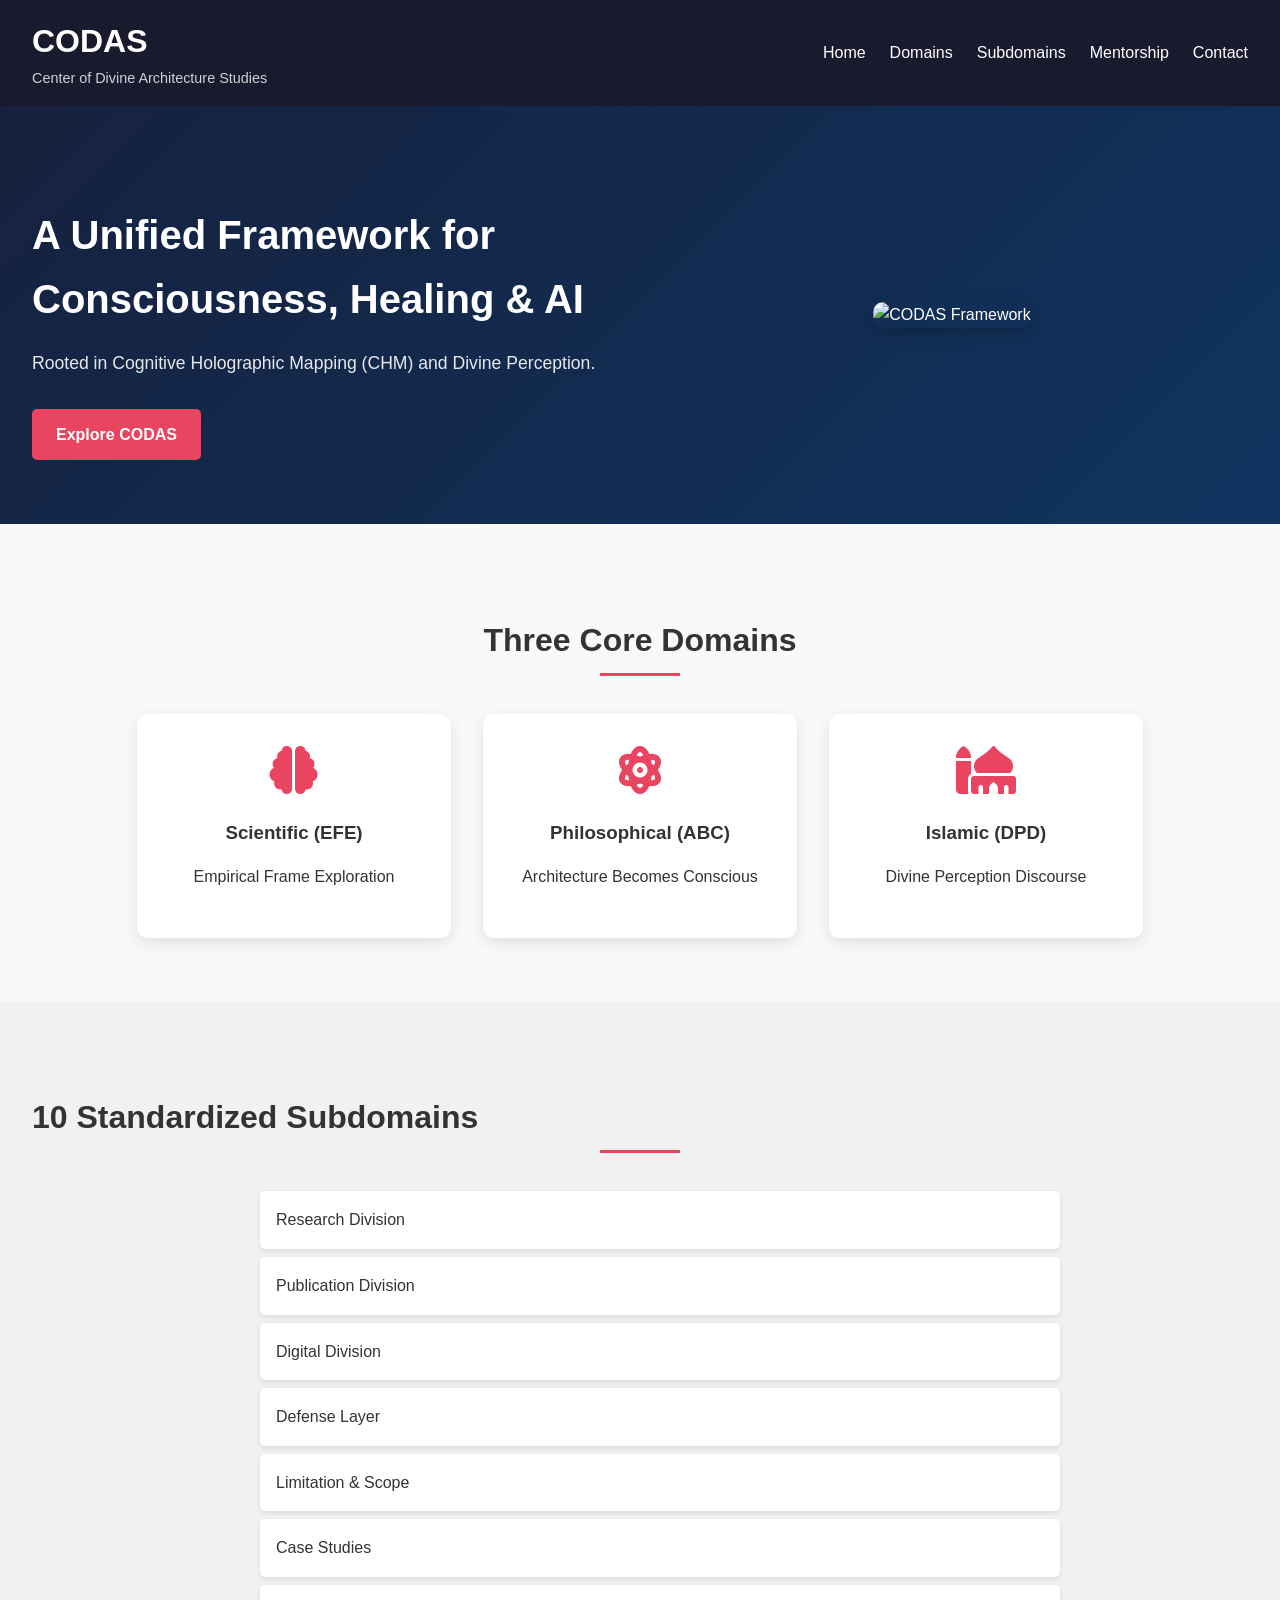
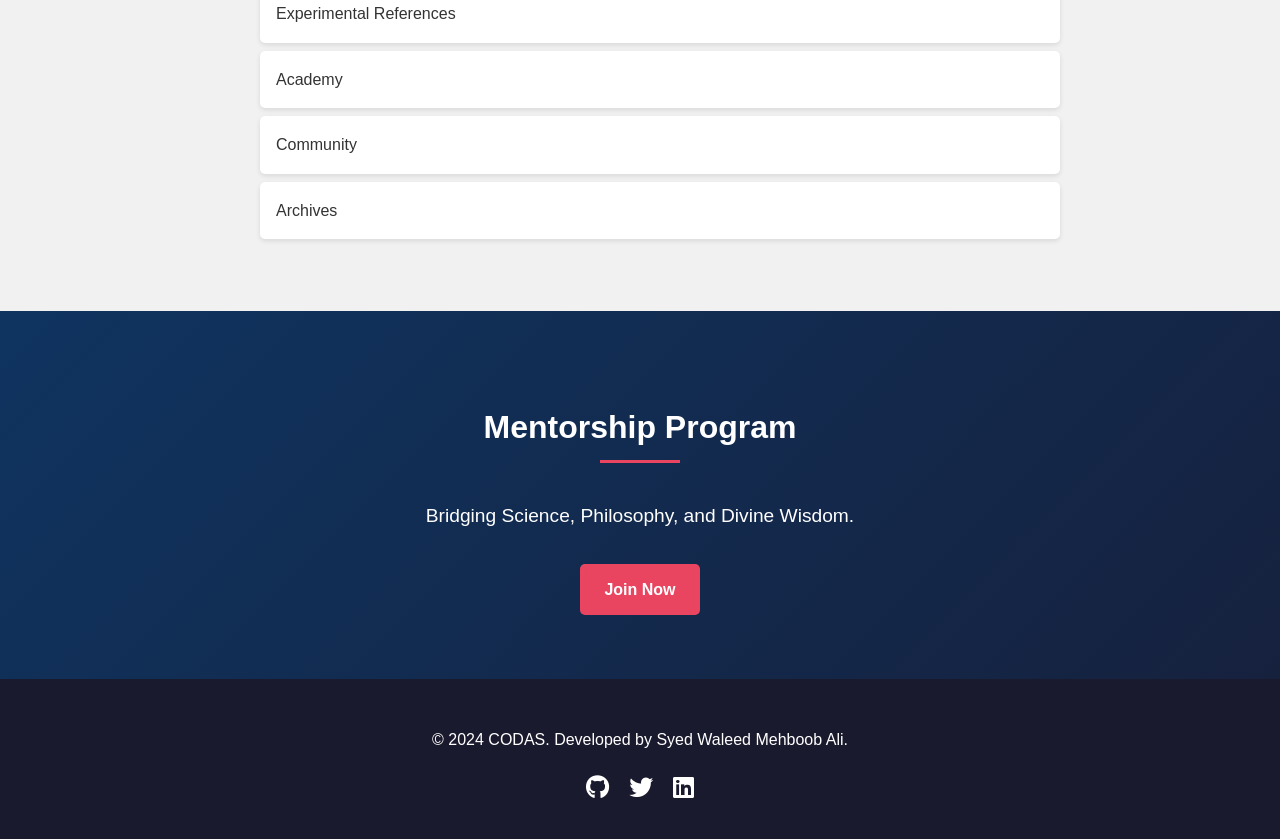
==== index.html @ 71389458 "Update index.html" ====
<!DOCTYPE html>
<html lang="en">
<head>
    <meta charset="UTF-8">
    <meta name="viewport" content="width=device-width, initial-scale=1.0">
    <title>CODAS | Center of Divine Architecture Studies</title>
    <link rel="stylesheet" href="style.css">
    <link rel="stylesheet" href="https://cdnjs.cloudflare.com/ajax/libs/font-awesome/6.4.0/css/all.min.css">
</head>
<body>
    <!-- Animated Header -->
    <header class="fade-in">
        <div class="logo">
            <h1>CODAS</h1>
            <p>Center of Divine Architecture Studies</p>
        </div>
        <nav>
            <ul>
                <li><a href="index.html">Home</a></li> <!-- Link back to homepage -->
                <li><a href="#domains">Domains</a></li>
                <li><a href="#subdomains">Subdomains</a></li>
                <li><a href="#mentorship">Mentorship</a></li>
                <li><a href="#contact">Contact</a></li>
            </ul>
        </nav>
    </header>
    
    <!-- Hero Section with Animation -->
    <section class="hero slide-in">
        <div class="hero-content">
            <h2>A Unified Framework for Consciousness, Healing & AI</h2>
            <p>Rooted in Cognitive Holographic Mapping (CHM) and Divine Perception.</p>
            <a href="#domains" class="btn">Explore CODAS</a>
        </div>
        <div class="hero-image">
            <img src="https://via.placeholder.com/500x300?text=CODAS+Cosmic+Architecture" alt="CODAS Framework">
        </div>
    </section>

    <!-- Previous code same rahega... -->

<!-- Domains Section (Updated with Links) -->
<section id="domains" class="domains">
    <h2 class="section-title">Three Core Domains</h2>
    <div class="domain-cards">
        <!-- Card 1: EFE (Scientific) -->
            <a href="efe.html" class="card-link"> <!-- Link added here -->
            <div class="card fade-in">
                <i class="fas fa-brain"></i>
                <h3>Scientific (EFE)</h3>
                <p>Empirical Frame Exploration</p>
            </div>
        </a>

        <!-- Card 2: ABC (Philosophical) -->
            <a href="abc.html" class="card-link"> <!-- Link added here -->
            <div class="card fade-in">
                <i class="fas fa-atom"></i>
                <h3>Philosophical (ABC)</h3>
                <p>Architecture Becomes Conscious</p>
            </div>
        </a>

        <!-- Card 3: DPD (Islamic) -->
            <a href="dpd.html" class="card-link"> <!-- Link added here -->
            <div class="card fade-in">
                <i class="fas fa-mosque"></i>
                <h3>Islamic (DPD)</h3>
                <p>Divine Perception Discourse</p>
            </div>
        </a>
    </div>
</section>

<!-- Rest of the code same... -->

    <!-- Subdomains Section -->
    <section id="subdomains" class="subdomains">
        <h2 class="section-title">10 Standardized Subdomains</h2>
        <ul class="subdomain-list">
            <li class="slide-in">Research Division</li>
            <li class="slide-in">Publication Division</li>
            <li class="slide-in">Digital Division</li>
            <li class="slide-in">Defense Layer</li>
            <li class="slide-in">Limitation & Scope</li>
            <li class="slide-in">Case Studies</li>
            <li class="slide-in">Experimental References</li>
            <li class="slide-in">Academy</li>
            <li class="slide-in">Community</li>
            <li class="slide-in">Archives</li>
        </ul>
    </section>

    <!-- Mentorship Section -->
    <section id="mentorship" class="mentorship">
        <h2 class="section-title">Mentorship Program</h2>
        <p class="fade-in">Bridging Science, Philosophy, and Divine Wisdom.</p>
        <a href="#contact" class="btn">Join Now</a>
    </section>

    <!-- Footer -->
    <footer id="contact">
        <p>&copy; 2024 CODAS. Developed by Syed Waleed Mehboob Ali.</p>
        <div class="social-links">
            <a href="#"><i class="fab fa-github"></i></a>
            <a href="#"><i class="fab fa-twitter"></i></a>
            <a href="#"><i class="fab fa-linkedin"></i></a>
        </div>
    </footer>

    <!-- JavaScript for Animations -->
    <script>
        document.addEventListener('DOMContentLoaded', () => {
            const fadeIns = document.querySelectorAll('.fade-in');
            const slideIns = document.querySelectorAll('.slide-in');
            
            const observer = new IntersectionObserver((entries) => {
                entries.forEach(entry => {
                    if (entry.isIntersecting) {
                        entry.target.classList.add('active');
                    }
                });
            }, { threshold: 0.1 });

            fadeIns.forEach(item => observer.observe(item));
            slideIns.forEach(item => observer.observe(item));
        });
    </script>
</body>
</html>
---- style.css ----
/* Base Styles */
body {
    font-family: 'Segoe UI', Tahoma, Geneva, Verdana, sans-serif;
    margin: 0;
    padding: 0;
    background: #f9f9f9;
    color: #333;
    line-height: 1.6;
}

header {
    background: #1a1a2e;
    color: #fff;
    padding: 1rem 2rem;
    display: flex;
    justify-content: space-between;
    align-items: center;
    box-shadow: 0 2px 10px rgba(0, 0, 0, 0.1);
}

.logo h1 {
    margin: 0;
    font-size: 2rem;
}

.logo p {
    margin: 0;
    font-size: 0.9rem;
    opacity: 0.8;
}

nav ul {
    list-style: none;
    display: flex;
    gap: 1.5rem;
}

nav a {
    color: #fff;
    text-decoration: none;
    font-weight: 500;
    transition: color 0.3s;
}

nav a:hover {
    color: #e94560;
}

/* Hero Section */
.hero {
    display: flex;
    padding: 4rem 2rem;
    align-items: center;
    background: linear-gradient(135deg, #16213e 0%, #0f3460 100%);
    color: #fff;
}

.hero-content {
    flex: 1;
    padding-right: 2rem;
}

.hero-content h2 {
    font-size: 2.5rem;
    margin-bottom: 1rem;
}

.hero-content p {
    font-size: 1.1rem;
    margin-bottom: 2rem;
    opacity: 0.9;
}

.btn {
    display: inline-block;
    background: #e94560;
    color: #fff;
    padding: 0.8rem 1.5rem;
    border-radius: 5px;
    text-decoration: none;
    font-weight: bold;
    transition: background 0.3s;
}

.btn:hover {
    background: #d23369;
}

.hero-image {
    flex: 1;
    text-align: center;
}

.hero-image img {
    max-width: 100%;
    border-radius: 10px;
    box-shadow: 0 5px 15px rgba(0, 0, 0, 0.2);
}

/* Domains Section */
.domains {
    padding: 4rem 2rem;
    text-align: center;
}

.section-title {
    font-size: 2rem;
    margin-bottom: 3rem;
    position: relative;
}

.section-title::after {
    content: '';
    position: absolute;
    bottom: -10px;
    left: 50%;
    transform: translateX(-50%);
    width: 80px;
    height: 3px;
    background: #e94560;
}

/* Add this to your existing CSS */
.domain-cards {
    display: flex;
    justify-content: center;
    gap: 2rem;
    flex-wrap: wrap;
}

.card-link { /* New class for anchor tag */
    text-decoration: none;
    color: inherit;
}

.card {
    background: #fff;
    padding: 2rem;
    border-radius: 10px;
    width: 250px;
    box-shadow: 0 5px 15px rgba(0, 0, 0, 0.1);
    transition: transform 0.3s;
}

.card:hover {
    transform: translateY(-10px);
    cursor: pointer; /* Hand icon on hover */
}

.card i {
    font-size: 3rem;
    color: #e94560;
    margin-bottom: 1rem;
}

.card h3 {
    margin: 0.5rem 0;
}

/* Subdomains Section */
.subdomains {
    padding: 4rem 2rem;
    background: #f1f1f1;
}

.subdomain-list {
    list-style: none;
    max-width: 800px;
    margin: 0 auto;
}

.subdomain-list li {
    background: #fff;
    margin: 0.5rem 0;
    padding: 1rem;
    border-radius: 5px;
    box-shadow: 0 2px 5px rgba(0, 0, 0, 0.1);
    opacity: 0;
    transform: translateX(-20px);
    transition: opacity 0.5s, transform 0.5s;
}

.subdomain-list li.active {
    opacity: 1;
    transform: translateX(0);
}

/* Mentorship Section */
.mentorship {
    padding: 4rem 2rem;
    text-align: center;
    background: linear-gradient(135deg, #0f3460 0%, #16213e 100%);
    color: #fff;
}

.mentorship p {
    font-size: 1.2rem;
    margin-bottom: 2rem;
    opacity: 0;
    transition: opacity 1s;
}

.mentorship p.active {
    opacity: 1;
}

/* Footer */
footer {
    text-align: center;
    padding: 2rem;
    background: #1a1a2e;
    color: #fff;
}

.social-links {
    margin-top: 1rem;
}

.social-links a {
    color: #fff;
    margin: 0 0.5rem;
    font-size: 1.5rem;
    transition: color 0.3s;
}

.social-links a:hover {
    color: #e94560;
}

/* Animations */
.fade-in {
    opacity: 0;
    transition: opacity 1s ease-in;
}

.fade-in.active {
    opacity: 1;
}

.slide-in {
    opacity: 0;
    transform: translateY(20px);
    transition: opacity 0.5s, transform 0.5s;
}

.slide-in.active {
    opacity: 1;
    transform: translateY(0);
}

/* Responsive Design */
@media (max-width: 768px) {
    .hero {
        flex-direction: column;
        text-align: center;
    }

    .hero-content {
        padding-right: 0;
        margin-bottom: 2rem;
    }

    .domain-cards {
        flex-direction: column;
        align-items: center;
    }
  }
/* Active Navigation Tab Styling */
nav a.active {
    color: #e94560;
    border-bottom: 2px solid #e94560;
}

/* Domain Pages ka Layout */
.domain-page {
    padding: 4rem 2rem;
    text-align: center;
    min-height: 60vh;
}
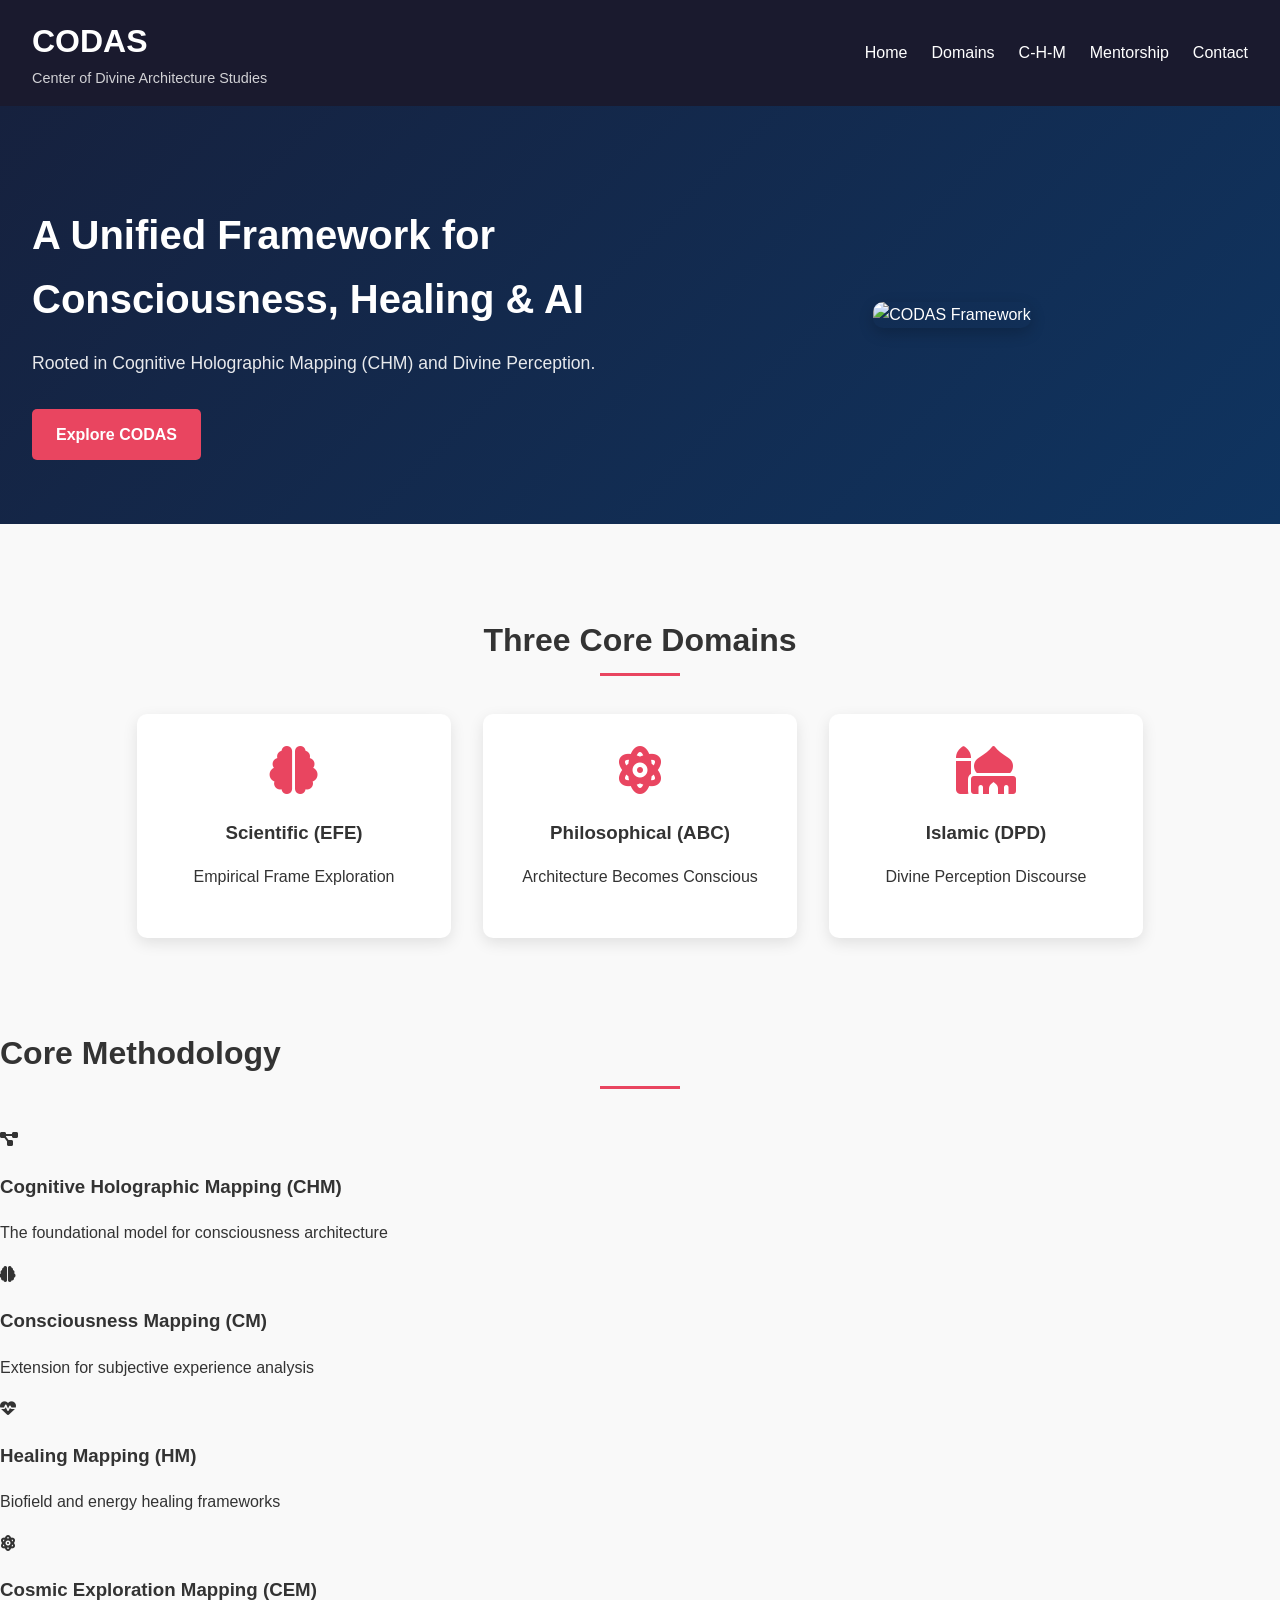
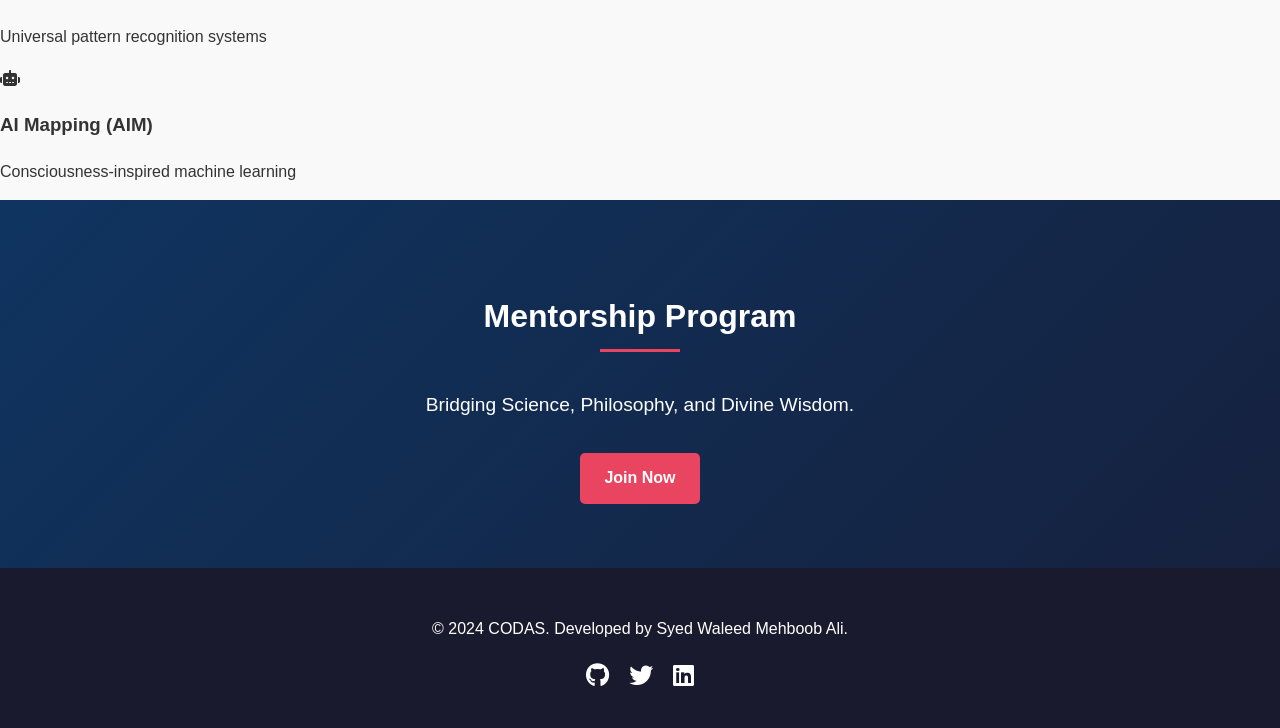
==== commit c1dbb404: "Update index.html" ====
--- a/index.html
+++ b/index.html
@@ -18,7 +18,7 @@
             <ul>
                 <li><a href="index.html">Home</a></li> <!-- Link back to homepage -->
                 <li><a href="#domains">Domains</a></li>
-                <li><a href="#subdomains">Subdomains</a></li>
+                <li><a href="#subdomains">C-H-M</a></li>
                 <li><a href="#mentorship">Mentorship</a></li>
                 <li><a href="#contact">Contact</a></li>
             </ul>
@@ -72,24 +72,54 @@
     </div>
 </section>
 
-<!-- Rest of the code same... -->
-
-    <!-- Subdomains Section -->
-    <section id="subdomains" class="subdomains">
-        <h2 class="section-title">10 Standardized Subdomains</h2>
-        <ul class="subdomain-list">
-            <li class="slide-in">Research Division</li>
-            <li class="slide-in">Publication Division</li>
-            <li class="slide-in">Digital Division</li>
-            <li class="slide-in">Defense Layer</li>
-            <li class="slide-in">Limitation & Scope</li>
-            <li class="slide-in">Case Studies</li>
-            <li class="slide-in">Experimental References</li>
-            <li class="slide-in">Academy</li>
-            <li class="slide-in">Community</li>
-            <li class="slide-in">Archives</li>
-        </ul>
-    </section>
+<!-- Add this section to your index.html -->
+<section class="subdomains-section">
+  <h2 class="section-title">Core Methodology</h2>
+  
+  <!-- CHM and Extensions Cards -->
+  <div class="methodology-cards">
+    <div class="method-card">
+      <div class="method-icon">
+        <i class="fas fa-project-diagram"></i>
+      </div>
+      <h3>Cognitive Holographic Mapping (CHM)</h3>
+      <p>The foundational model for consciousness architecture</p>
+    </div>
+    
+    <div class="method-card">
+      <div class="method-icon">
+        <i class="fas fa-brain"></i>
+      </div>
+      <h3>Consciousness Mapping (CM)</h3>
+      <p>Extension for subjective experience analysis</p>
+    </div>
+    
+    <div class="method-card">
+      <div class="method-icon">
+        <i class="fas fa-heartbeat"></i>
+      </div>
+      <h3>Healing Mapping (HM)</h3>
+      <p>Biofield and energy healing frameworks</p>
+    </div>
+    
+    <div class="method-card">
+      <div class="method-icon">
+        <i class="fas fa-atom"></i>
+      </div>
+      <h3>Cosmic Exploration Mapping (CEM)</h3>
+      <p>Universal pattern recognition systems</p>
+    </div>
+    
+    <div class="method-card">
+      <div class="method-icon">
+        <i class="fas fa-robot"></i>
+      </div>
+      <h3>AI Mapping (AIM)</h3>
+      <p>Consciousness-inspired machine learning</p>
+    </div>
+   </div>
+  </div>
+</section>
 
     <!-- Mentorship Section -->
     <section id="mentorship" class="mentorship">
--- a/style.css
+++ b/style.css
@@ -6,6 +6,31 @@
     background: #f9f9f9;
     color: #333;
     line-height: 1.6;
+}
+
+/* Header Styling for Mobile */
+@media (max-width: 768px) {
+  header {
+    flex-direction: column;
+    padding: 1rem;
+    text-align: center;
+  }
+  
+  nav ul {
+    flex-direction: column;
+    gap: 0.5rem;
+    padding: 0;
+  }
+  
+  .logo {
+    margin-bottom: 1rem;
+  }
+}
+
+@media (max-width: 768px) {
+  .logo h1 {
+    font-size: 1.5rem;
+  }
 }
 
 header {
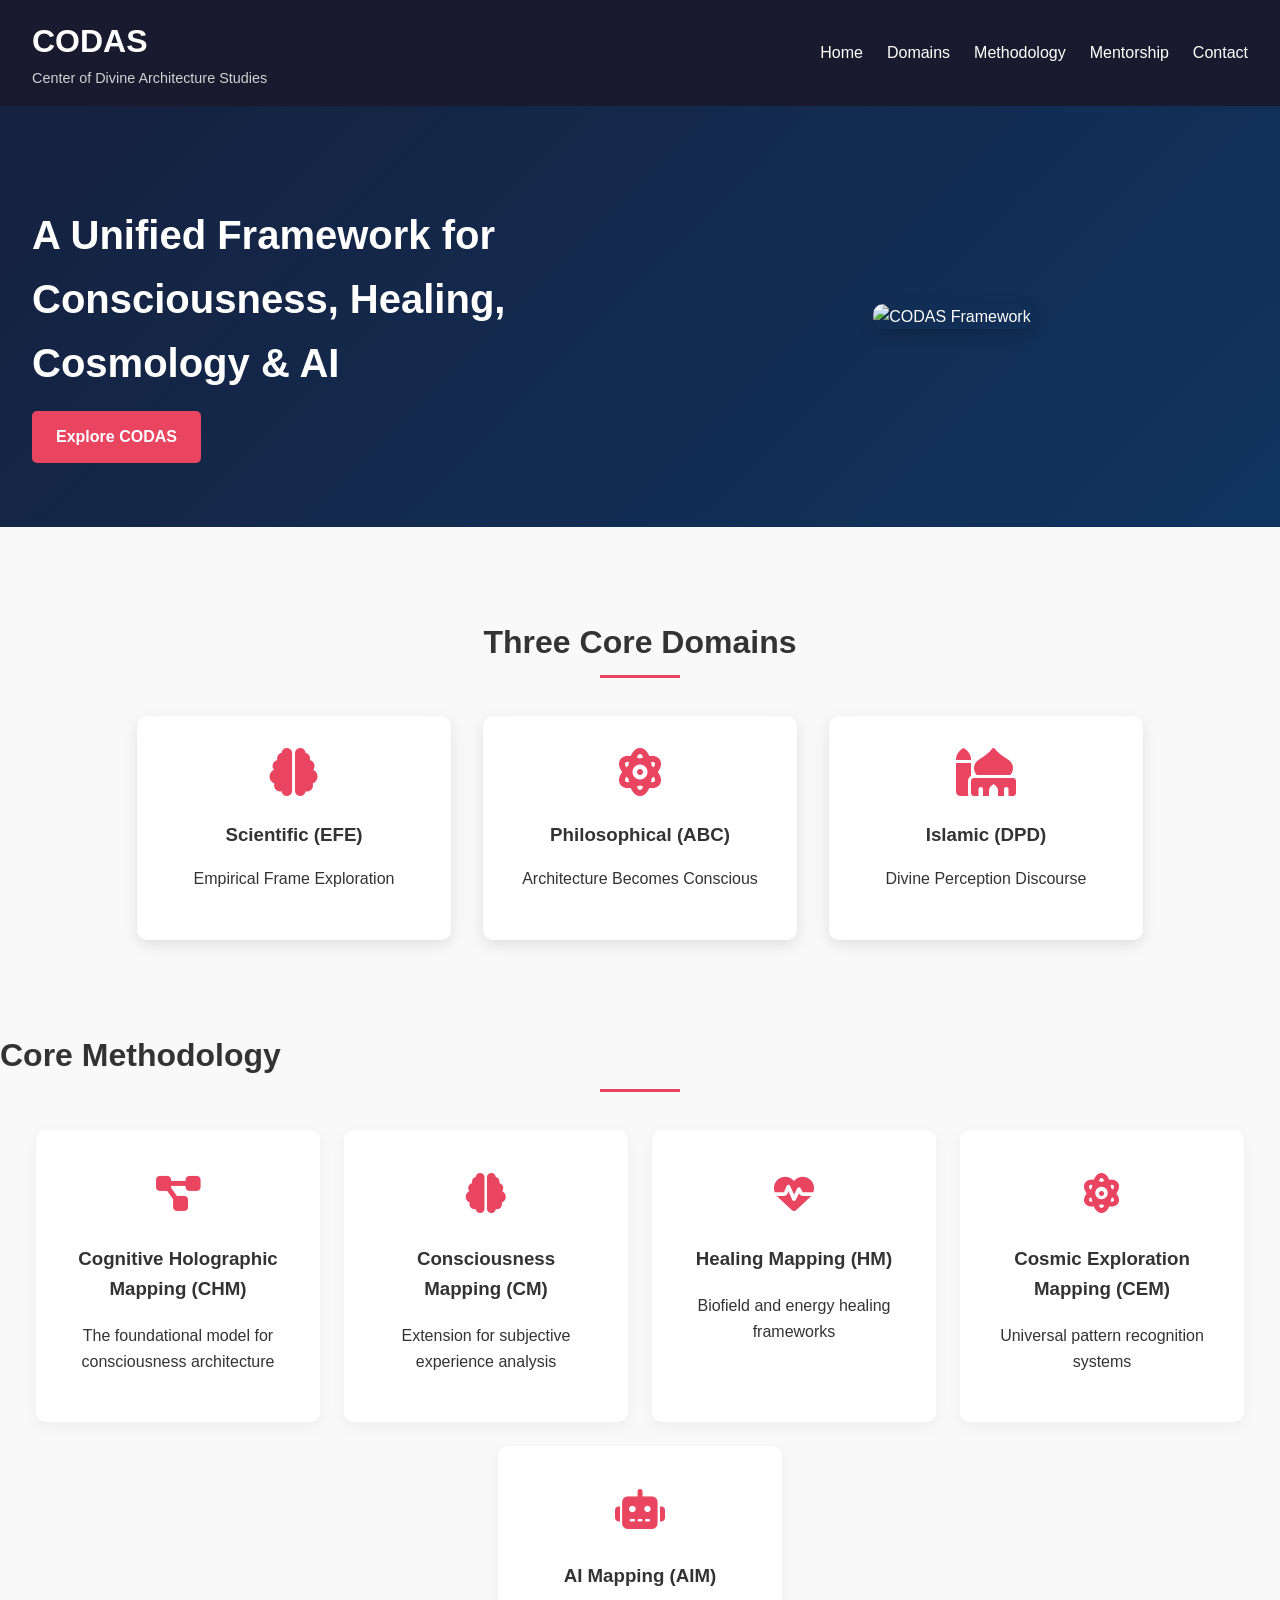
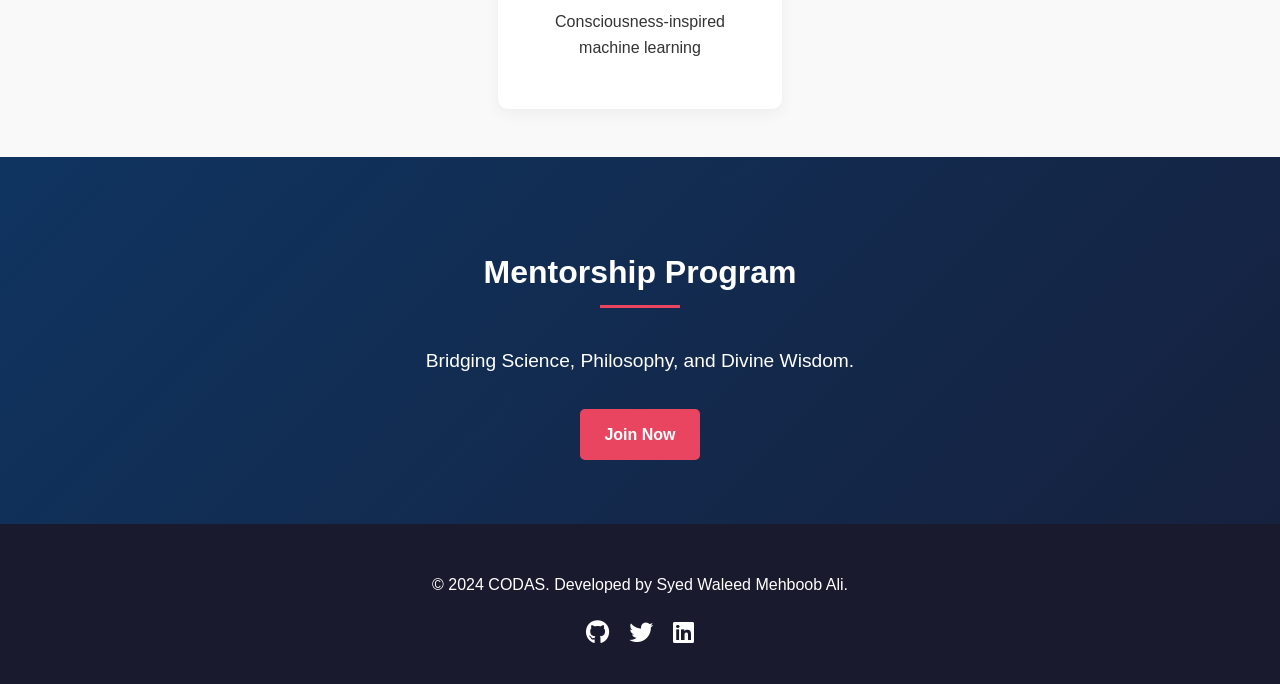
==== commit 147328b3: "Update index.html" ====
--- a/index.html
+++ b/index.html
@@ -18,7 +18,7 @@
             <ul>
                 <li><a href="index.html">Home</a></li> <!-- Link back to homepage -->
                 <li><a href="#domains">Domains</a></li>
-                <li><a href="#subdomains">C-H-M</a></li>
+                <li><a href="#subdomains">Methodology</a></li>
                 <li><a href="#mentorship">Mentorship</a></li>
                 <li><a href="#contact">Contact</a></li>
             </ul>
@@ -28,8 +28,7 @@
     <!-- Hero Section with Animation -->
     <section class="hero slide-in">
         <div class="hero-content">
-            <h2>A Unified Framework for Consciousness, Healing & AI</h2>
-            <p>Rooted in Cognitive Holographic Mapping (CHM) and Divine Perception.</p>
+            <h2>A Unified Framework for Consciousness, Healing, Cosmology & AI</h2>
             <a href="#domains" class="btn">Explore CODAS</a>
         </div>
         <div class="hero-image">
--- a/style.css
+++ b/style.css
@@ -182,32 +182,40 @@
     margin: 0.5rem 0;
 }
 
-/* Subdomains Section */
-.subdomains {
-    padding: 4rem 2rem;
-    background: #f1f1f1;
-}
-
-.subdomain-list {
-    list-style: none;
-    max-width: 800px;
-    margin: 0 auto;
-}
-
-.subdomain-list li {
-    background: #fff;
-    margin: 0.5rem 0;
-    padding: 1rem;
-    border-radius: 5px;
-    box-shadow: 0 2px 5px rgba(0, 0, 0, 0.1);
-    opacity: 0;
-    transform: translateX(-20px);
-    transition: opacity 0.5s, transform 0.5s;
-}
-
-.subdomain-list li.active {
-    opacity: 1;
-    transform: translateX(0);
+```css
+/* Methodology Section Styles */
+.subdomains-section {
+  padding: 4rem 2rem;
+  background: #f8f9fa;
+  text-align: center;
+}
+
+.methodology-cards {
+  display: flex;
+  flex-wrap: wrap;
+  justify-content: center;
+  gap: 1.5rem;
+  margin-bottom: 3rem;
+}
+
+.method-card {
+  background: white;
+  border-radius: 10px;
+  padding: 2rem;
+  width: 220px;
+  text-align: center;
+  box-shadow: 0 5px 15px rgba(0,0,0,0.05);
+  transition: transform 0.3s;
+}
+
+.method-card:hover {
+  transform: translateY(-5px);
+}
+
+.method-icon {
+  font-size: 2.5rem;
+  color: #e94560;
+  margin-bottom: 1rem;
 }
 
 /* Mentorship Section */
@@ -302,3 +310,19 @@
     text-align: center;
     min-height: 60vh;
 }
+
+/* Responsive Design */
+@media (max-width: 768px) {
+  .methodology-cards {
+    flex-direction: column;
+    align-items: center;
+  }
+  
+  .method-card {
+    width: 80%;
+  }
+  
+  .subdomain-grid {
+    grid-template-columns: 1fr 1fr;
+  }
+}
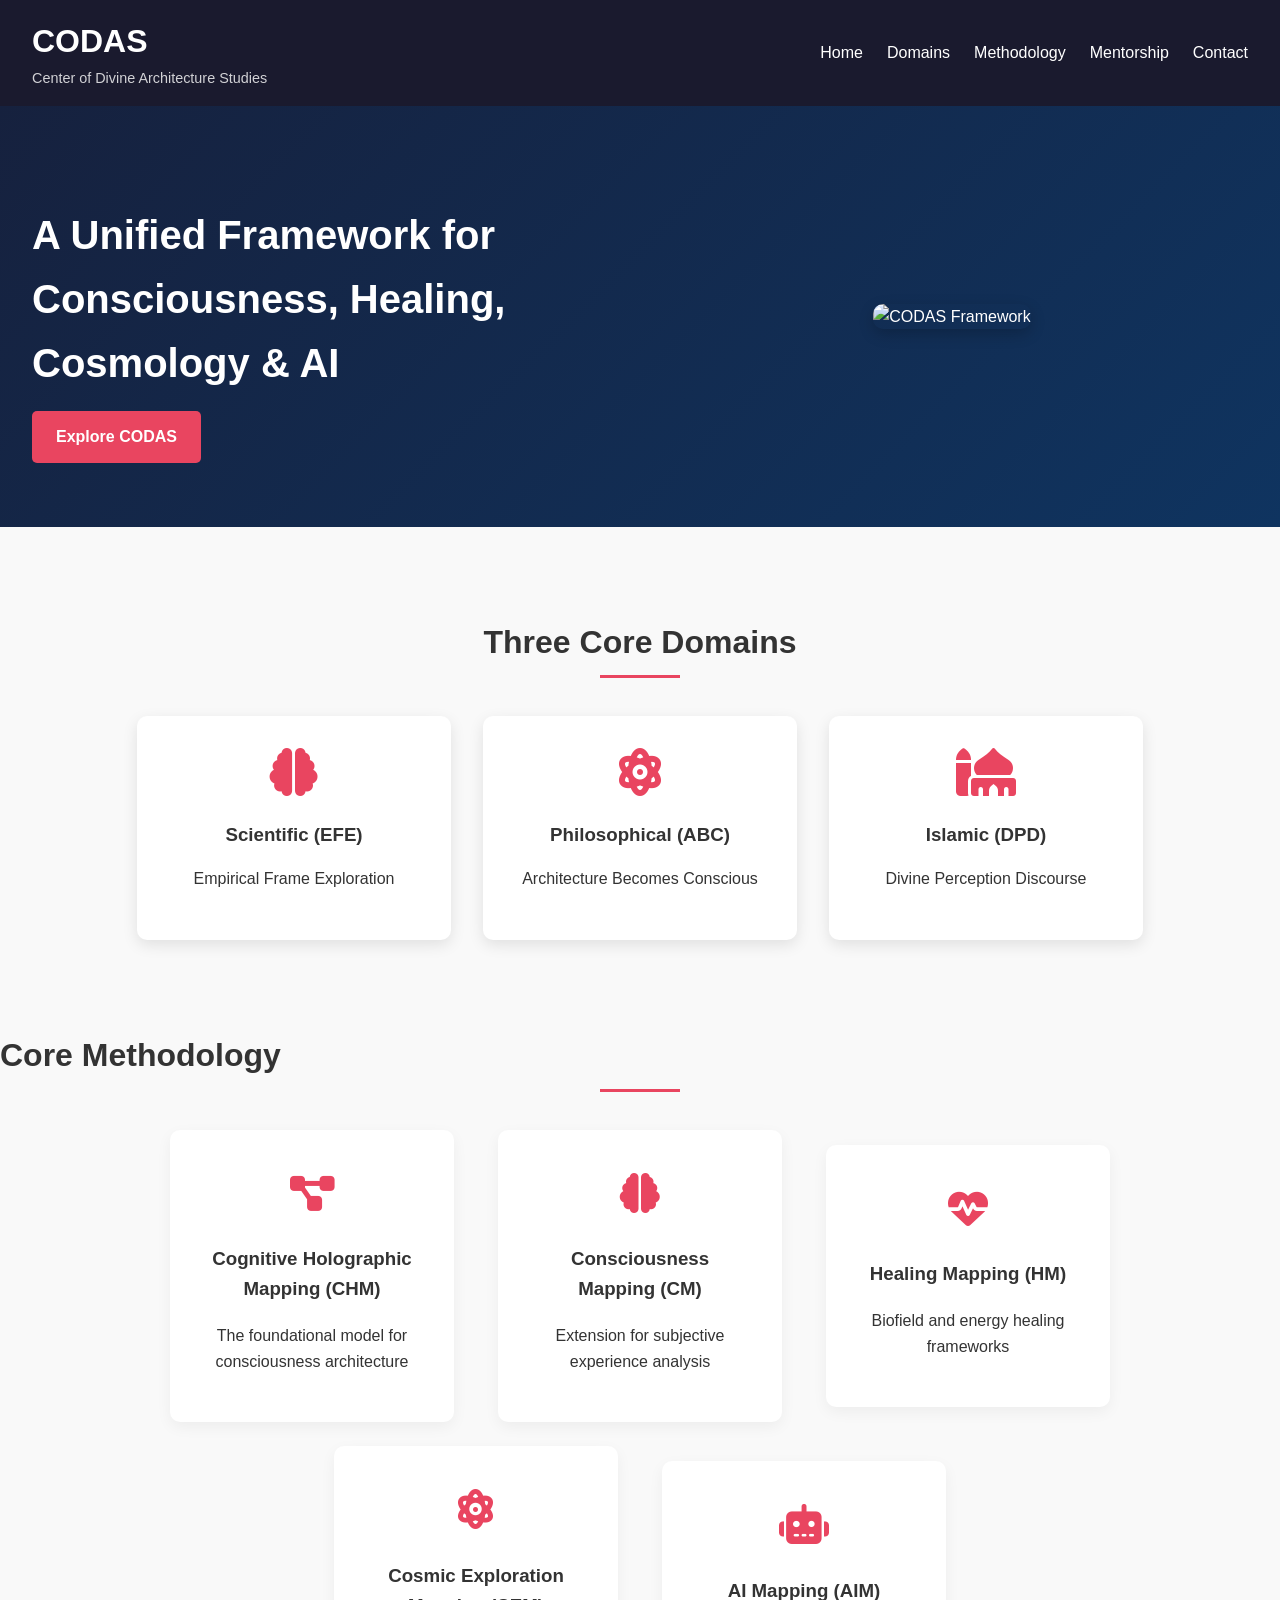
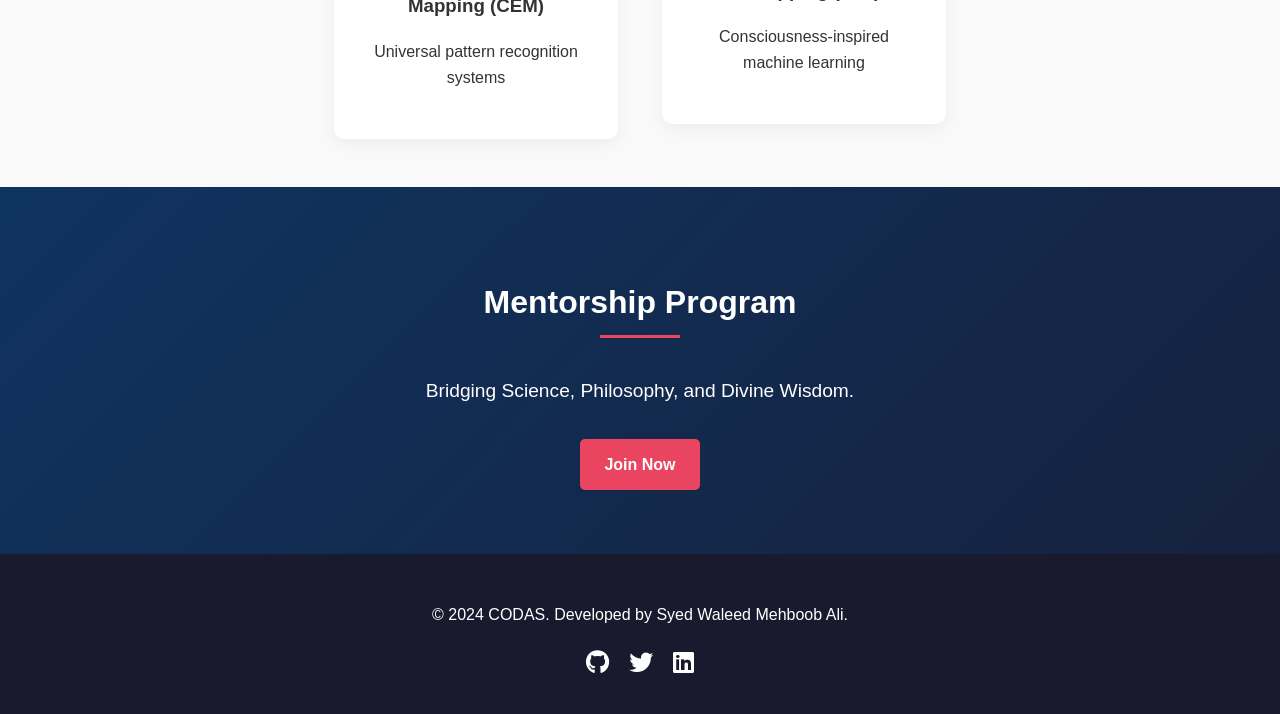
==== commit 6f6a5287: "Update index.html" ====
--- a/index.html
+++ b/index.html
@@ -18,7 +18,7 @@
             <ul>
                 <li><a href="index.html">Home</a></li> <!-- Link back to homepage -->
                 <li><a href="#domains">Domains</a></li>
-                <li><a href="#subdomains">Methodology</a></li>
+                <li><a href="#methodology">Methodology</a></li>
                 <li><a href="#mentorship">Mentorship</a></li>
                 <li><a href="#contact">Contact</a></li>
             </ul>
@@ -72,7 +72,7 @@
 </section>
 
 <!-- Add this section to your index.html -->
-<section class="subdomains-section">
+<section class="methodology-section">
   <h2 class="section-title">Core Methodology</h2>
   
   <!-- CHM and Extensions Cards -->
--- a/style.css
+++ b/style.css
@@ -181,21 +181,21 @@
 .card h3 {
     margin: 0.5rem 0;
 }
-
-```css
-/* Methodology Section Styles */
+/* Methodology Section - Centered Version */
 .subdomains-section {
   padding: 4rem 2rem;
   background: #f8f9fa;
-  text-align: center;
+  text-align: center; /* Section heading ke liye */
 }
 
 .methodology-cards {
   display: flex;
   flex-wrap: wrap;
   justify-content: center;
+  align-items: center; /* Vertical center */
   gap: 1.5rem;
-  margin-bottom: 3rem;
+  margin: 2rem auto;
+  max-width: 1200px;
 }
 
 .method-card {
@@ -206,6 +206,32 @@
   text-align: center;
   box-shadow: 0 5px 15px rgba(0,0,0,0.05);
   transition: transform 0.3s;
+  margin: 0 10px; /* Equal spacing */
+}
+```css
+/* Methodology Section Styles */
+.subdomains-section {
+  padding: 4rem 2rem;
+  background: #f8f9fa;
+  text-align: center;
+}
+
+.methodology-cards {
+  display: flex;
+  flex-wrap: wrap;
+  justify-content: center;
+  gap: 1.5rem;
+  margin-bottom: 3rem;
+}
+
+.method-card {
+  background: white;
+  border-radius: 10px;
+  padding: 2rem;
+  width: 220px;
+  text-align: center;
+  box-shadow: 0 5px 15px rgba(0,0,0,0.05);
+  transition: transform 0.3s;
 }
 
 .method-card:hover {
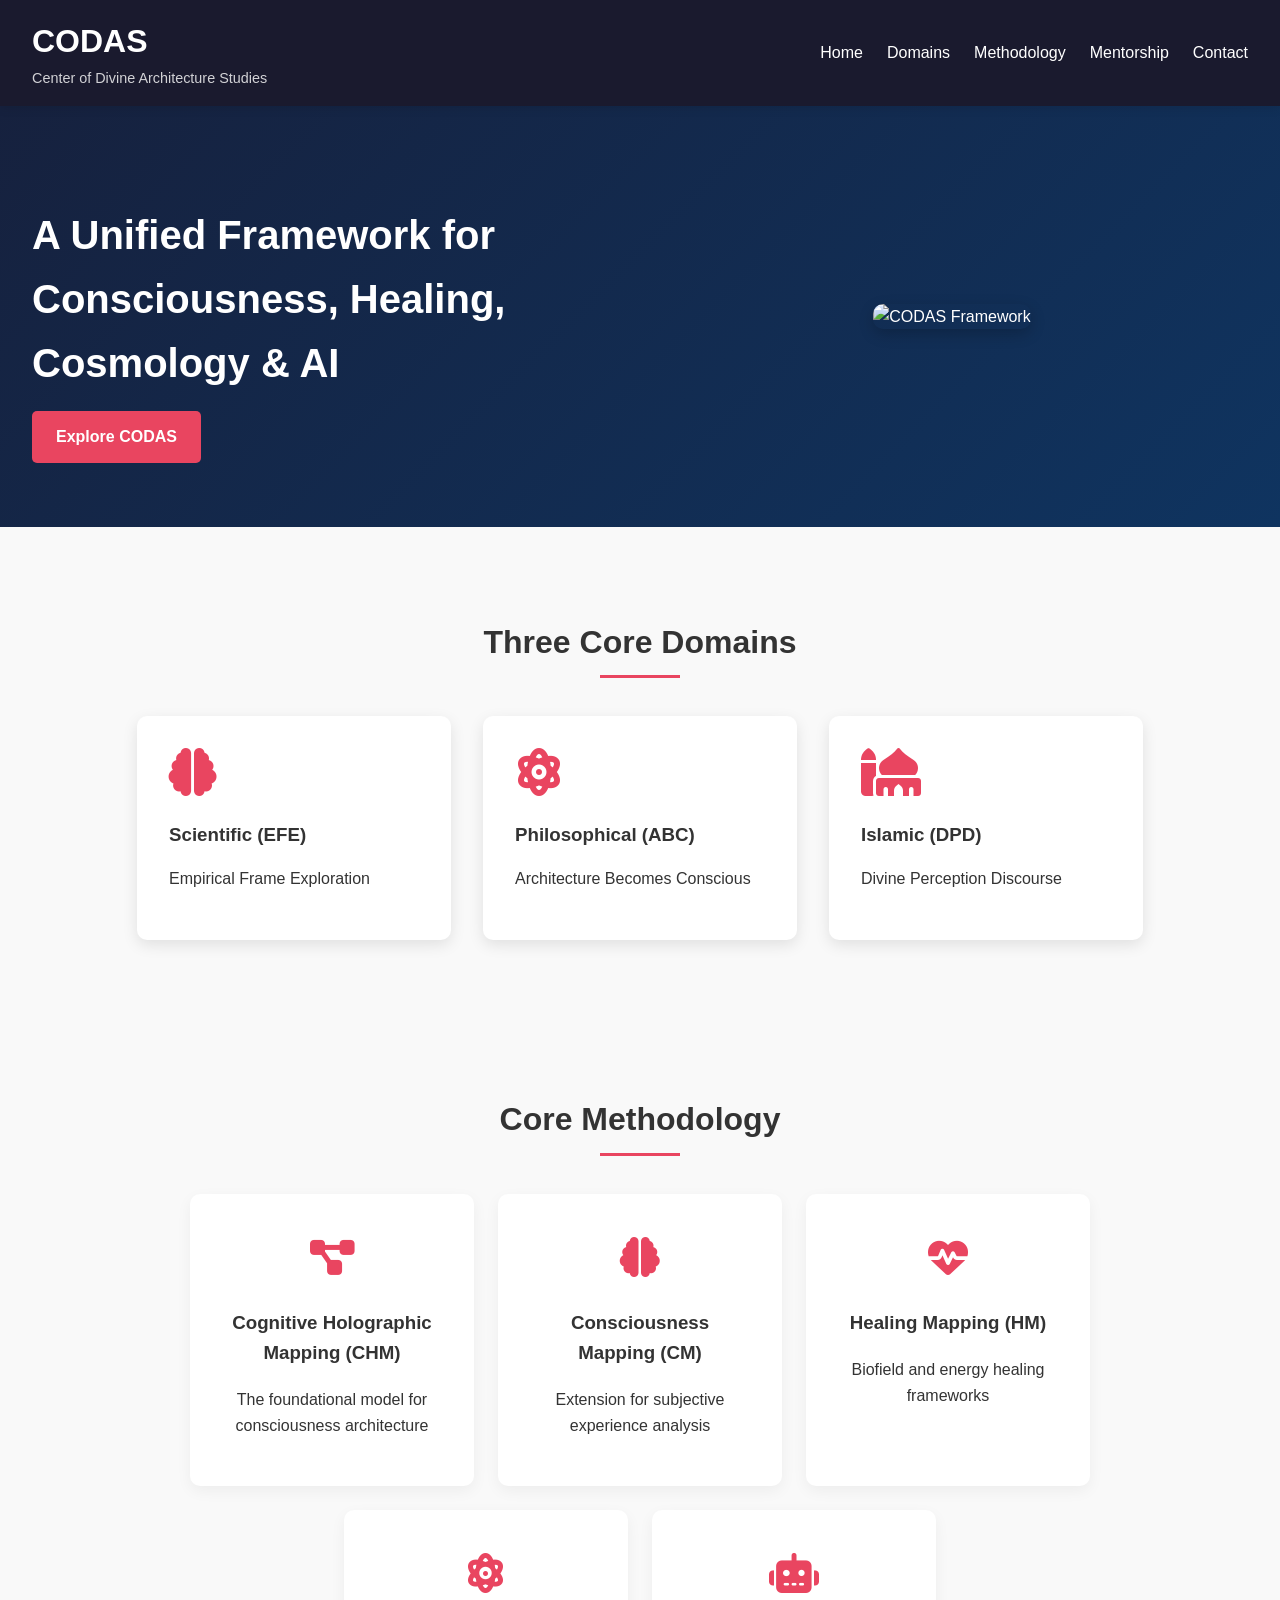
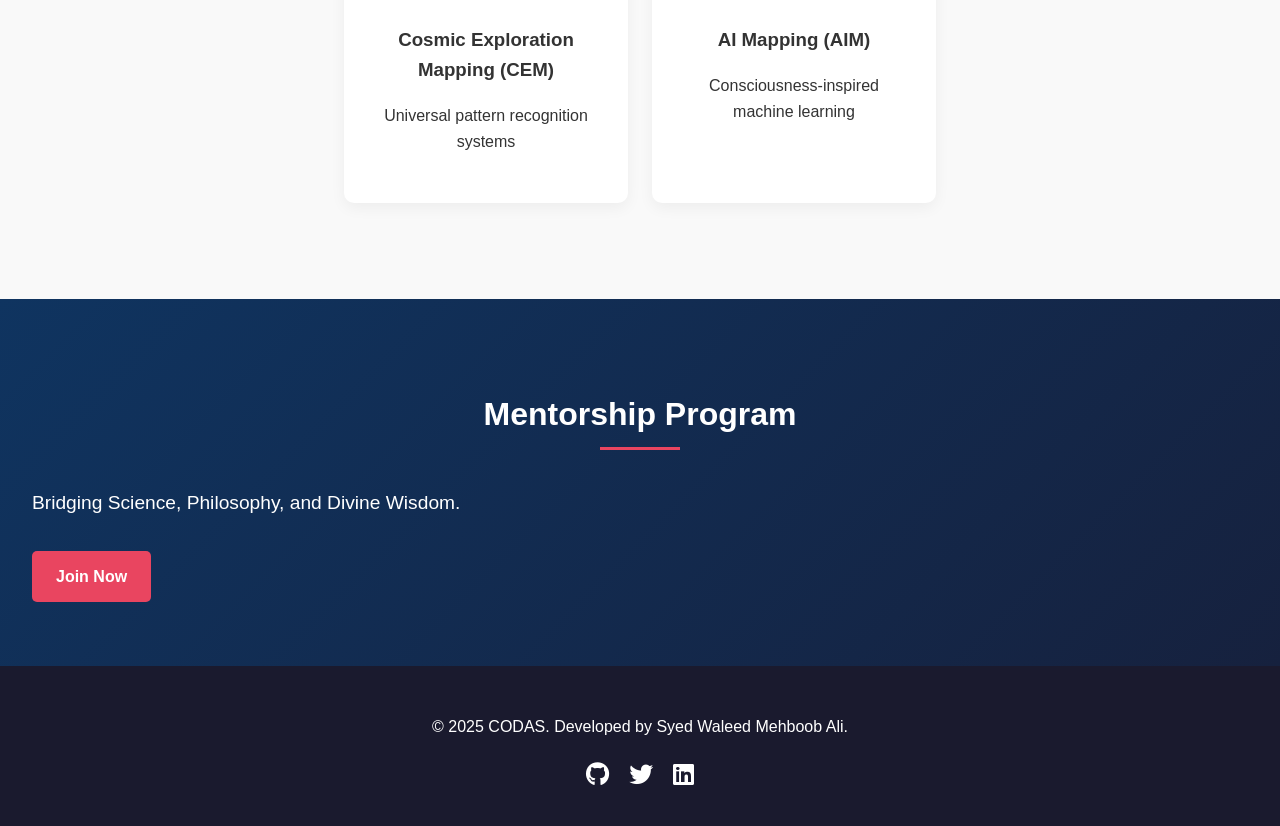
==== commit e718817d: "Update index.html" ====
--- a/index.html
+++ b/index.html
@@ -32,7 +32,7 @@
             <a href="#domains" class="btn">Explore CODAS</a>
         </div>
         <div class="hero-image">
-            <img src="https://via.placeholder.com/500x300?text=CODAS+Cosmic+Architecture" alt="CODAS Framework">
+            <img src="https://postimg.cc/kDnQ4tJm" alt="CODAS Framework">
         </div>
     </section>
 
@@ -72,7 +72,7 @@
 </section>
 
 <!-- Add this section to your index.html -->
-<section class="methodology-section">
+<section id="methodology" class="methodology">
   <h2 class="section-title">Core Methodology</h2>
   
   <!-- CHM and Extensions Cards -->
@@ -129,7 +129,7 @@
 
     <!-- Footer -->
     <footer id="contact">
-        <p>&copy; 2024 CODAS. Developed by Syed Waleed Mehboob Ali.</p>
+        <p>&copy; 2025 CODAS. Developed by Syed Waleed Mehboob Ali.</p>
         <div class="social-links">
             <a href="#"><i class="fab fa-github"></i></a>
             <a href="#"><i class="fab fa-twitter"></i></a>
--- a/style.css
+++ b/style.css
@@ -8,31 +8,11 @@
     line-height: 1.6;
 }
 
-/* Header Styling for Mobile */
-@media (max-width: 768px) {
-  header {
-    flex-direction: column;
-    padding: 1rem;
-    text-align: center;
-  }
-  
-  nav ul {
-    flex-direction: column;
-    gap: 0.5rem;
-    padding: 0;
-  }
-  
-  .logo {
-    margin-bottom: 1rem;
-  }
-}
-
-@media (max-width: 768px) {
-  .logo h1 {
-    font-size: 1.5rem;
-  }
-}
-
+html {
+    scroll-behavior: smooth;
+}
+
+/* Header Styles */
 header {
     background: #1a1a2e;
     color: #fff;
@@ -41,6 +21,9 @@
     justify-content: space-between;
     align-items: center;
     box-shadow: 0 2px 10px rgba(0, 0, 0, 0.1);
+    position: sticky;
+    top: 0;
+    z-index: 1000;
 }
 
 .logo h1 {
@@ -69,6 +52,11 @@
 
 nav a:hover {
     color: #e94560;
+}
+
+nav a.active {
+    color: #e94560;
+    border-bottom: 2px solid #e94560;
 }
 
 /* Hero Section */
@@ -122,16 +110,17 @@
     box-shadow: 0 5px 15px rgba(0, 0, 0, 0.2);
 }
 
-/* Domains Section */
-.domains {
+/* Section Common Styles */
+section {
     padding: 4rem 2rem;
-    text-align: center;
+    scroll-margin-top: 80px;
 }
 
 .section-title {
     font-size: 2rem;
     margin-bottom: 3rem;
     position: relative;
+    text-align: center;
 }
 
 .section-title::after {
@@ -145,7 +134,7 @@
     background: #e94560;
 }
 
-/* Add this to your existing CSS */
+/* Domains Section */
 .domain-cards {
     display: flex;
     justify-content: center;
@@ -153,7 +142,7 @@
     flex-wrap: wrap;
 }
 
-.card-link { /* New class for anchor tag */
+.card-link {
     text-decoration: none;
     color: inherit;
 }
@@ -169,7 +158,7 @@
 
 .card:hover {
     transform: translateY(-10px);
-    cursor: pointer; /* Hand icon on hover */
+    cursor: pointer;
 }
 
 .card i {
@@ -181,73 +170,43 @@
 .card h3 {
     margin: 0.5rem 0;
 }
-/* Methodology Section - Centered Version */
-.subdomains-section {
-  padding: 4rem 2rem;
-  background: #f8f9fa;
-  text-align: center; /* Section heading ke liye */
+
+/* Methodology Section */
+.methodology-section {
+    background: #f8f9fa;
 }
 
 .methodology-cards {
-  display: flex;
-  flex-wrap: wrap;
-  justify-content: center;
-  align-items: center; /* Vertical center */
-  gap: 1.5rem;
-  margin: 2rem auto;
-  max-width: 1200px;
+    display: flex;
+    flex-wrap: wrap;
+    justify-content: center;
+    gap: 1.5rem;
+    margin: 2rem auto;
+    max-width: 1200px;
 }
 
 .method-card {
-  background: white;
-  border-radius: 10px;
-  padding: 2rem;
-  width: 220px;
-  text-align: center;
-  box-shadow: 0 5px 15px rgba(0,0,0,0.05);
-  transition: transform 0.3s;
-  margin: 0 10px; /* Equal spacing */
-}
-```css
-/* Methodology Section Styles */
-.subdomains-section {
-  padding: 4rem 2rem;
-  background: #f8f9fa;
-  text-align: center;
-}
-
-.methodology-cards {
-  display: flex;
-  flex-wrap: wrap;
-  justify-content: center;
-  gap: 1.5rem;
-  margin-bottom: 3rem;
-}
-
-.method-card {
-  background: white;
-  border-radius: 10px;
-  padding: 2rem;
-  width: 220px;
-  text-align: center;
-  box-shadow: 0 5px 15px rgba(0,0,0,0.05);
-  transition: transform 0.3s;
+    background: white;
+    border-radius: 10px;
+    padding: 2rem;
+    width: 220px;
+    text-align: center;
+    box-shadow: 0 5px 15px rgba(0,0,0,0.05);
+    transition: transform 0.3s;
 }
 
 .method-card:hover {
-  transform: translateY(-5px);
+    transform: translateY(-5px);
 }
 
 .method-icon {
-  font-size: 2.5rem;
-  color: #e94560;
-  margin-bottom: 1rem;
+    font-size: 2.5rem;
+    color: #e94560;
+    margin-bottom: 1rem;
 }
 
 /* Mentorship Section */
 .mentorship {
-    padding: 4rem 2rem;
-    text-align: center;
     background: linear-gradient(135deg, #0f3460 0%, #16213e 100%);
     color: #fff;
 }
@@ -255,12 +214,6 @@
 .mentorship p {
     font-size: 1.2rem;
     margin-bottom: 2rem;
-    opacity: 0;
-    transition: opacity 1s;
-}
-
-.mentorship p.active {
-    opacity: 1;
 }
 
 /* Footer */
@@ -307,48 +260,59 @@
     transform: translateY(0);
 }
 
+:target {
+    animation: highlight 1.5s ease;
+}
+
+@keyframes highlight {
+    from { background: rgba(233, 69, 96, 0.3); }
+    to { background: transparent; }
+}
+
 /* Responsive Design */
 @media (max-width: 768px) {
+    header {
+        flex-direction: column;
+        padding: 1rem;
+        text-align: center;
+    }
+    
+    nav ul {
+        flex-direction: column;
+        gap: 0.5rem;
+        padding: 0;
+    }
+    
+    .logo {
+        margin-bottom: 1rem;
+    }
+    
+    .logo h1 {
+        font-size: 1.5rem;
+    }
+    
     .hero {
         flex-direction: column;
         text-align: center;
     }
-
+    
     .hero-content {
         padding-right: 0;
         margin-bottom: 2rem;
     }
-
-    .domain-cards {
+    
+    .domain-cards,
+    .methodology-cards {
         flex-direction: column;
         align-items: center;
     }
-  }
-/* Active Navigation Tab Styling */
-nav a.active {
-    color: #e94560;
-    border-bottom: 2px solid #e94560;
-}
-
-/* Domain Pages ka Layout */
-.domain-page {
-    padding: 4rem 2rem;
-    text-align: center;
-    min-height: 60vh;
-}
-
-/* Responsive Design */
-@media (max-width: 768px) {
-  .methodology-cards {
-    flex-direction: column;
-    align-items: center;
-  }
-  
-  .method-card {
-    width: 80%;
-  }
-  
-  .subdomain-grid {
-    grid-template-columns: 1fr 1fr;
-  }
-}
+    
+    .card,
+    .method-card {
+        width: 80%;
+    }
+    
+    section {
+        scroll-margin-top: 0;
+    }
+}
